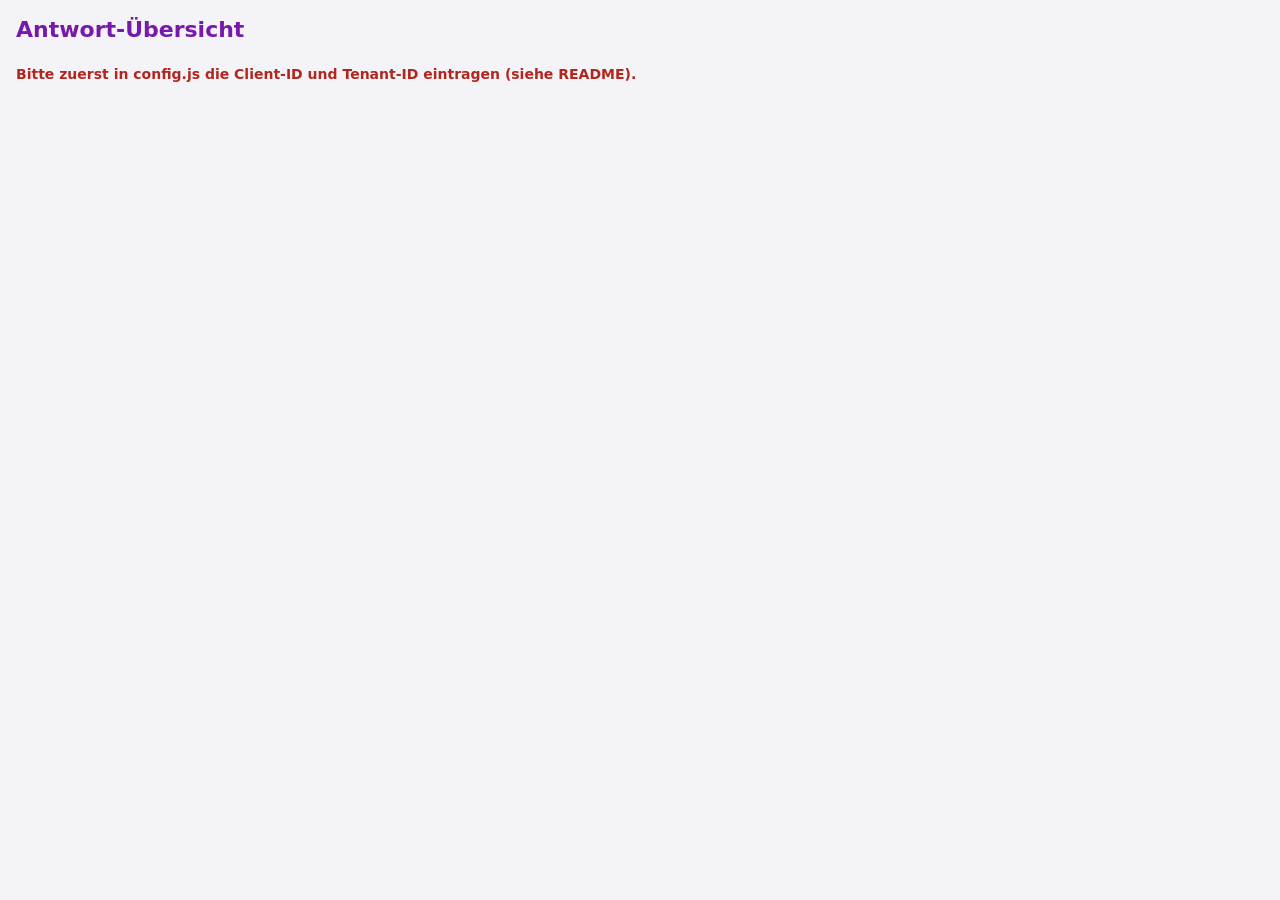
==== index.html @ a4a63b1f "Add files via upload" ====
<!doctype html>
<html lang="de">
<head>
  <meta charset="utf-8">
  <meta name="viewport" content="width=device-width, initial-scale=1, viewport-fit=cover">
  <meta name="referrer" content="no-referrer">
  <title>Antwort-Übersicht</title>
  <link rel="stylesheet" href="app.css">
</head>
<body>
  <header class="top">
    <h1>Antwort-Übersicht</h1>
    <div id="user" class="user"></div>
  </header>

  <!-- Anmeldung -->
  <section id="loginView" class="panel" hidden>
    <p>Melde dich mit deinem Schulkonto an, um die Antworten aus deinem Kursnotizbuch zu sehen.</p>
    <button id="loginBtn" type="button" class="primary">Mit Microsoft anmelden</button>
  </section>

  <!-- Auswahl -->
  <section id="setupView" class="panel" hidden>
    <div class="fields">
      <label>Ort
        <select id="locationSel"></select>
      </label>
      <label>Kursnotizbuch
        <select id="notebookSel" disabled><option>–</option></select>
      </label>
      <label>Seitentitel
        <input id="titleInput" list="titleList" placeholder="z. B. Aufgabe 3" autocomplete="off" disabled>
        <datalist id="titleList"></datalist>
      </label>
      <label>Erste Zeile des Antwortfelds
        <input id="markerInput" value="Answer:" autocomplete="off">
      </label>
    </div>
    <div class="actions">
      <button id="loadBtn" type="button" class="primary" disabled>Antworten laden</button>
      <label class="check"><input id="onlyMissing" type="checkbox"> Nur Fehlende</label>
      <label class="check"><input id="autoRefresh" type="checkbox"> Jede Minute aktualisieren</label>
    </div>
  </section>

  <div id="status" class="status" role="status" aria-live="polite"></div>
  <div id="summary" class="summary"></div>
  <main id="results" class="results"></main>

  <script src="config.js"></script>
  <script src="app.js"></script>
</body>
</html>
---- app.css ----
:root {
  --bg: #f4f3f7;
  --surface: #ffffff;
  --fg: #1f1f24;
  --muted: #5f5f6a;
  --line: #dcdbe3;
  --accent: #7719aa;
  --accent-fg: #ffffff;
  --ok: #1f7a3d;
  --ok-bg: #e6f4ea;
  --missing: #b3261e;
  --missing-bg: #fdecea;
  --warn: #8a5a00;
  --warn-bg: #fff4d6;
}
@media (prefers-color-scheme: dark) {
  :root {
    --bg: #17161c; --surface: #23222a; --fg: #ececf1; --muted: #a9a8b4; --line: #3a3944;
    --accent: #b46be0; --accent-fg: #17161c;
    --ok: #7fd49b; --ok-bg: #1d3325; --missing: #ff8a80; --missing-bg: #3a1f1d;
    --warn: #f3c56b; --warn-bg: #3a3018;
  }
}

* { box-sizing: border-box; }
body {
  margin: 0; background: var(--bg); color: var(--fg);
  font: 16px/1.45 "Segoe UI", system-ui, -apple-system, sans-serif;
  padding: 0 16px 32px;
  padding-left: max(16px, env(safe-area-inset-left));
  padding-right: max(16px, env(safe-area-inset-right));
}

.top { display: flex; justify-content: space-between; align-items: center; gap: 12px; padding: 14px 0; flex-wrap: wrap; }
h1 { margin: 0; font-size: 22px; color: var(--accent); }
.user { font-size: 14px; color: var(--muted); display: flex; gap: 10px; align-items: center; }
.user button { background: none; border: 1px solid var(--line); color: var(--fg); padding: 6px 10px; border-radius: 6px; font: inherit; font-size: 14px; }

.panel { background: var(--surface); border: 1px solid var(--line); border-radius: 10px; padding: 14px; margin-bottom: 12px; }
.fields { display: grid; grid-template-columns: repeat(auto-fit, minmax(210px, 1fr)); gap: 12px; }
.fields label { display: grid; gap: 4px; font-size: 13px; color: var(--muted); }
select, input[type="text"], input:not([type]) {
  font: inherit; color: var(--fg); background: var(--bg);
  border: 1px solid var(--line); border-radius: 6px; padding: 10px; min-height: 44px; width: 100%;
}
.actions { display: flex; flex-wrap: wrap; gap: 14px; align-items: center; margin-top: 12px; }
.check { display: flex; align-items: center; gap: 6px; font-size: 15px; }
.check input { width: 20px; height: 20px; }

button.primary {
  background: var(--accent); color: var(--accent-fg); border: 0; border-radius: 6px;
  padding: 0 18px; min-height: 44px; font: inherit; font-weight: 600; cursor: pointer;
}
button:disabled { opacity: .55; cursor: default; }

.status { color: var(--muted); font-size: 14px; min-height: 1.2em; margin: 4px 0 8px; }
.status.error { color: var(--missing); font-weight: 600; }

.summary { font-weight: 600; margin-bottom: 12px; }
.summary .bar { height: 8px; background: var(--line); border-radius: 4px; margin-top: 6px; overflow: hidden; max-width: 480px; }
.summary .bar span { display: block; height: 100%; background: var(--ok); }

.results { display: grid; grid-template-columns: repeat(auto-fill, minmax(260px, 1fr)); gap: 10px; }
.card {
  background: var(--surface); border: 1px solid var(--line); border-left: 5px solid var(--line);
  border-radius: 8px; padding: 10px 12px; display: flex; flex-direction: column; gap: 6px; min-width: 0;
}
.card h2 { margin: 0; font-size: 16px; display: flex; justify-content: space-between; gap: 8px; align-items: baseline; }
.card h2 span:first-child { overflow: hidden; text-overflow: ellipsis; white-space: nowrap; }
.answer { margin: 0; white-space: pre-wrap; word-break: break-word; }
.note { font-size: 13px; color: var(--muted); }
.card .links { margin-top: auto; display: flex; gap: 14px; font-size: 14px; }
.card a { color: var(--accent); text-decoration: none; font-weight: 600; }
.badge { font-size: 12px; font-weight: 600; padding: 2px 8px; border-radius: 10px; white-space: nowrap; }

.card.ok { border-left-color: var(--ok); }
.card.ok .badge { background: var(--ok-bg); color: var(--ok); }
.card.leer { border-left-color: var(--missing); background: var(--missing-bg); }
.card.leer .badge { background: var(--missing); color: var(--surface); }
.card.kein-feld, .card.keine-seite { border-left-color: var(--warn); }
.card.kein-feld .badge, .card.keine-seite .badge { background: var(--warn-bg); color: var(--warn); }

.thumbs { display: grid; grid-template-columns: repeat(auto-fill, minmax(110px, 1fr)); gap: 6px; }
.thumbs img { width: 100%; max-height: 240px; object-fit: contain; background: var(--bg); border: 1px solid var(--line); border-radius: 6px; display: block; }
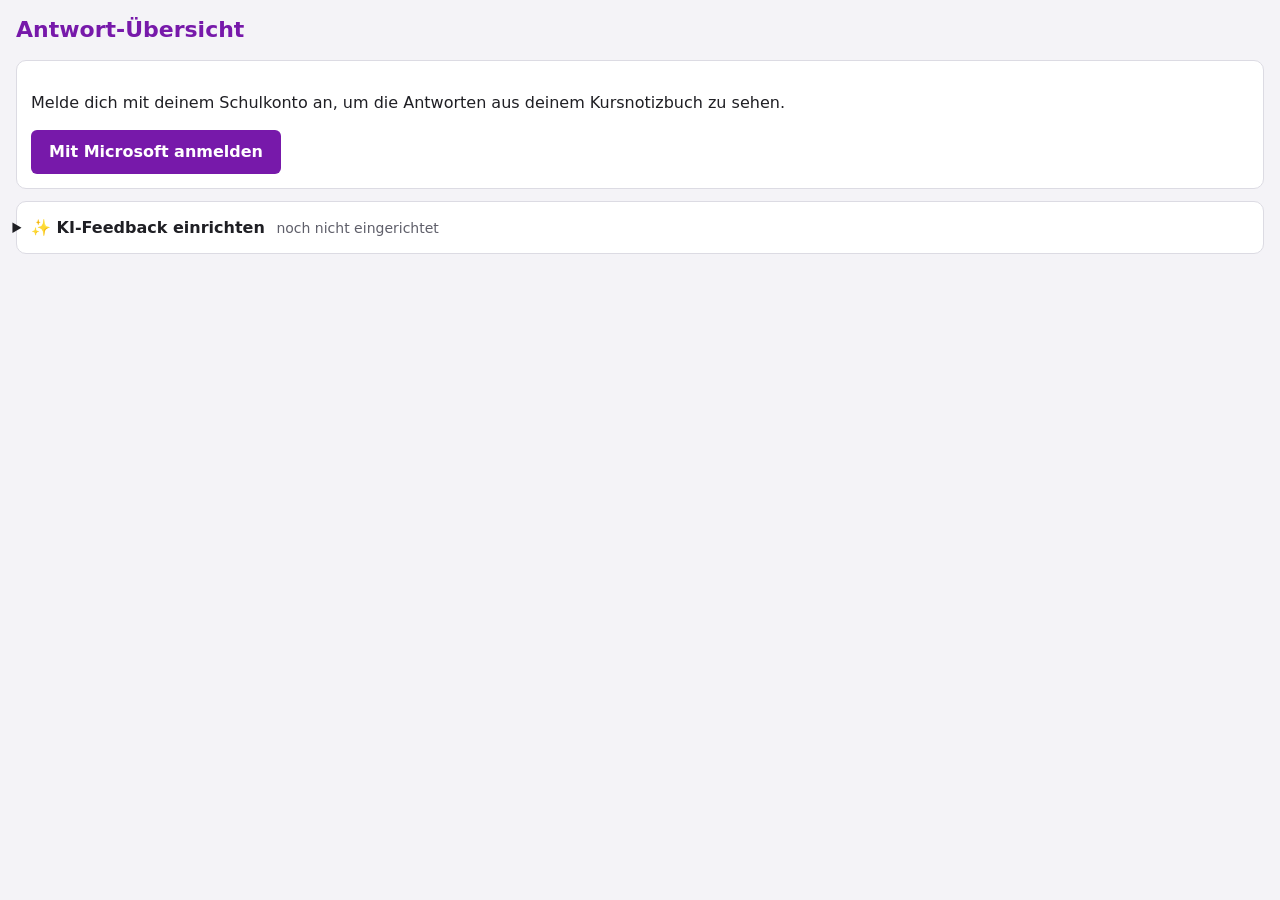
==== commit 5b6e6634: "Add files via upload" ====
--- a/index.html
+++ b/index.html
@@ -39,15 +39,61 @@
     <div class="actions">
       <button id="loadBtn" type="button" class="primary" disabled>Antworten laden</button>
       <label class="check"><input id="onlyMissing" type="checkbox"> Nur Fehlende</label>
+      <label id="fieldWrap" class="check" hidden>Feld <select id="fieldSel"></select></label>
+      <button id="fbAllBtn" type="button" class="secondary" hidden>✨ Feedback für alle</button>
       <label class="check"><input id="autoRefresh" type="checkbox"> Jede Minute aktualisieren</label>
     </div>
   </section>
+
+  <!-- KI-Feedback -->
+  <details id="aiPanel" class="panel">
+    <summary>✨ KI-Feedback einrichten <span id="ai_state" class="ai-state"></span></summary>
+    <div class="fields">
+      <label>Anbieter
+        <select id="ai_provider">
+          <option value="anthropic">Claude (Anthropic)</option>
+          <option value="azure">Azure OpenAI (über die Schule)</option>
+        </select>
+      </label>
+      <label>Sprache des Feedbacks
+        <select id="ai_lang">
+          <option value="auto">wie die Aufgabe</option>
+          <option value="de">Deutsch</option>
+          <option value="en">Englisch</option>
+        </select>
+      </label>
+    </div>
+    <div id="ai_anthropic" class="fields">
+      <label>API-Schlüssel (Claude)
+        <input id="ai_anKey" type="password" autocomplete="off" placeholder="sk-ant-…">
+      </label>
+      <label>Modell
+        <input id="ai_anModel" autocomplete="off">
+      </label>
+    </div>
+    <div id="ai_azure" class="fields" hidden>
+      <label>Endpunkt
+        <input id="ai_azEndpoint" autocomplete="off" placeholder="https://NAME.openai.azure.com">
+      </label>
+      <label>Deployment-Name
+        <input id="ai_azDeployment" autocomplete="off">
+      </label>
+      <label>Schlüssel
+        <input id="ai_azKey" type="password" autocomplete="off">
+      </label>
+    </div>
+    <label class="crit">Hinweise für das Feedback zu dieser Seite (optional – z. B. Erwartungshorizont, worauf achten)
+      <textarea id="ai_crit" rows="3" placeholder="z. B. Achte auf vollständige Sätze und die Verwendung des Simple Past."></textarea>
+    </label>
+    <p class="note">Der Schlüssel bleibt nur auf diesem Gerät. An die KI gehen nur Aufgabentext, deine Hinweise und die Antwort – keine Namen.</p>
+  </details>
 
   <div id="status" class="status" role="status" aria-live="polite"></div>
   <div id="summary" class="summary"></div>
   <main id="results" class="results"></main>
 
   <script src="config.js"></script>
+  <script src="feedback.js"></script>
   <script src="app.js"></script>
 </body>
 </html>
--- a/app.css
+++ b/app.css
@@ -82,3 +82,35 @@
 
 .thumbs { display: grid; grid-template-columns: repeat(auto-fill, minmax(110px, 1fr)); gap: 6px; }
 .thumbs img { width: 100%; max-height: 240px; object-fit: contain; background: var(--bg); border: 1px solid var(--line); border-radius: 6px; display: block; }
+
+.check select { width: auto; min-height: 40px; padding: 6px 8px; }
+.field { display: grid; gap: 4px; }
+.field + .field { border-top: 1px dashed var(--line); padding-top: 6px; }
+.flabel { font-size: 12px; font-weight: 700; color: var(--muted); text-transform: uppercase; letter-spacing: .03em; }
+.field .empty { font-size: 13px; color: var(--missing); }
+.card.teilweise { border-left-color: var(--warn); }
+.card.teilweise .badge { background: var(--warn-bg); color: var(--warn); }
+
+/* KI-Feedback */
+details.panel summary { cursor: pointer; font-weight: 600; list-style-position: outside; }
+details.panel[open] summary { margin-bottom: 12px; }
+.ai-state { font-weight: 400; color: var(--muted); font-size: 14px; margin-left: 6px; }
+#aiPanel .fields + .fields { margin-top: 12px; }
+#aiPanel input[type="password"] { font: inherit; color: var(--fg); background: var(--bg); border: 1px solid var(--line); border-radius: 6px; padding: 10px; min-height: 44px; width: 100%; }
+.crit { display: grid; gap: 4px; font-size: 13px; color: var(--muted); margin-top: 12px; }
+textarea { font: inherit; color: var(--fg); background: var(--bg); border: 1px solid var(--line); border-radius: 6px; padding: 8px 10px; width: 100%; resize: vertical; }
+button.secondary, .fb-btn {
+  background: var(--surface); color: var(--accent); border: 1px solid var(--accent); border-radius: 6px;
+  padding: 0 12px; min-height: 36px; font: inherit; font-size: 14px; font-weight: 600; cursor: pointer;
+}
+button.secondary { min-height: 44px; }
+.fb-btn.primary-sm { background: var(--accent); color: var(--accent-fg); }
+.field > .fb-btn { justify-self: start; margin-top: 2px; }
+.fb-box { display: grid; gap: 6px; margin-top: 4px; }
+.fb-box textarea { border-color: var(--accent); }
+.fb-actions { display: flex; flex-wrap: wrap; gap: 6px; align-items: center; }
+.fb-saved { color: var(--ok); font-weight: 600; font-size: 14px; }
+.fb-existing { font-size: 13px; color: var(--accent); white-space: pre-wrap; }
+.fb-error { font-size: 13px; color: var(--missing); }
+
+[hidden] { display: none !important; }
